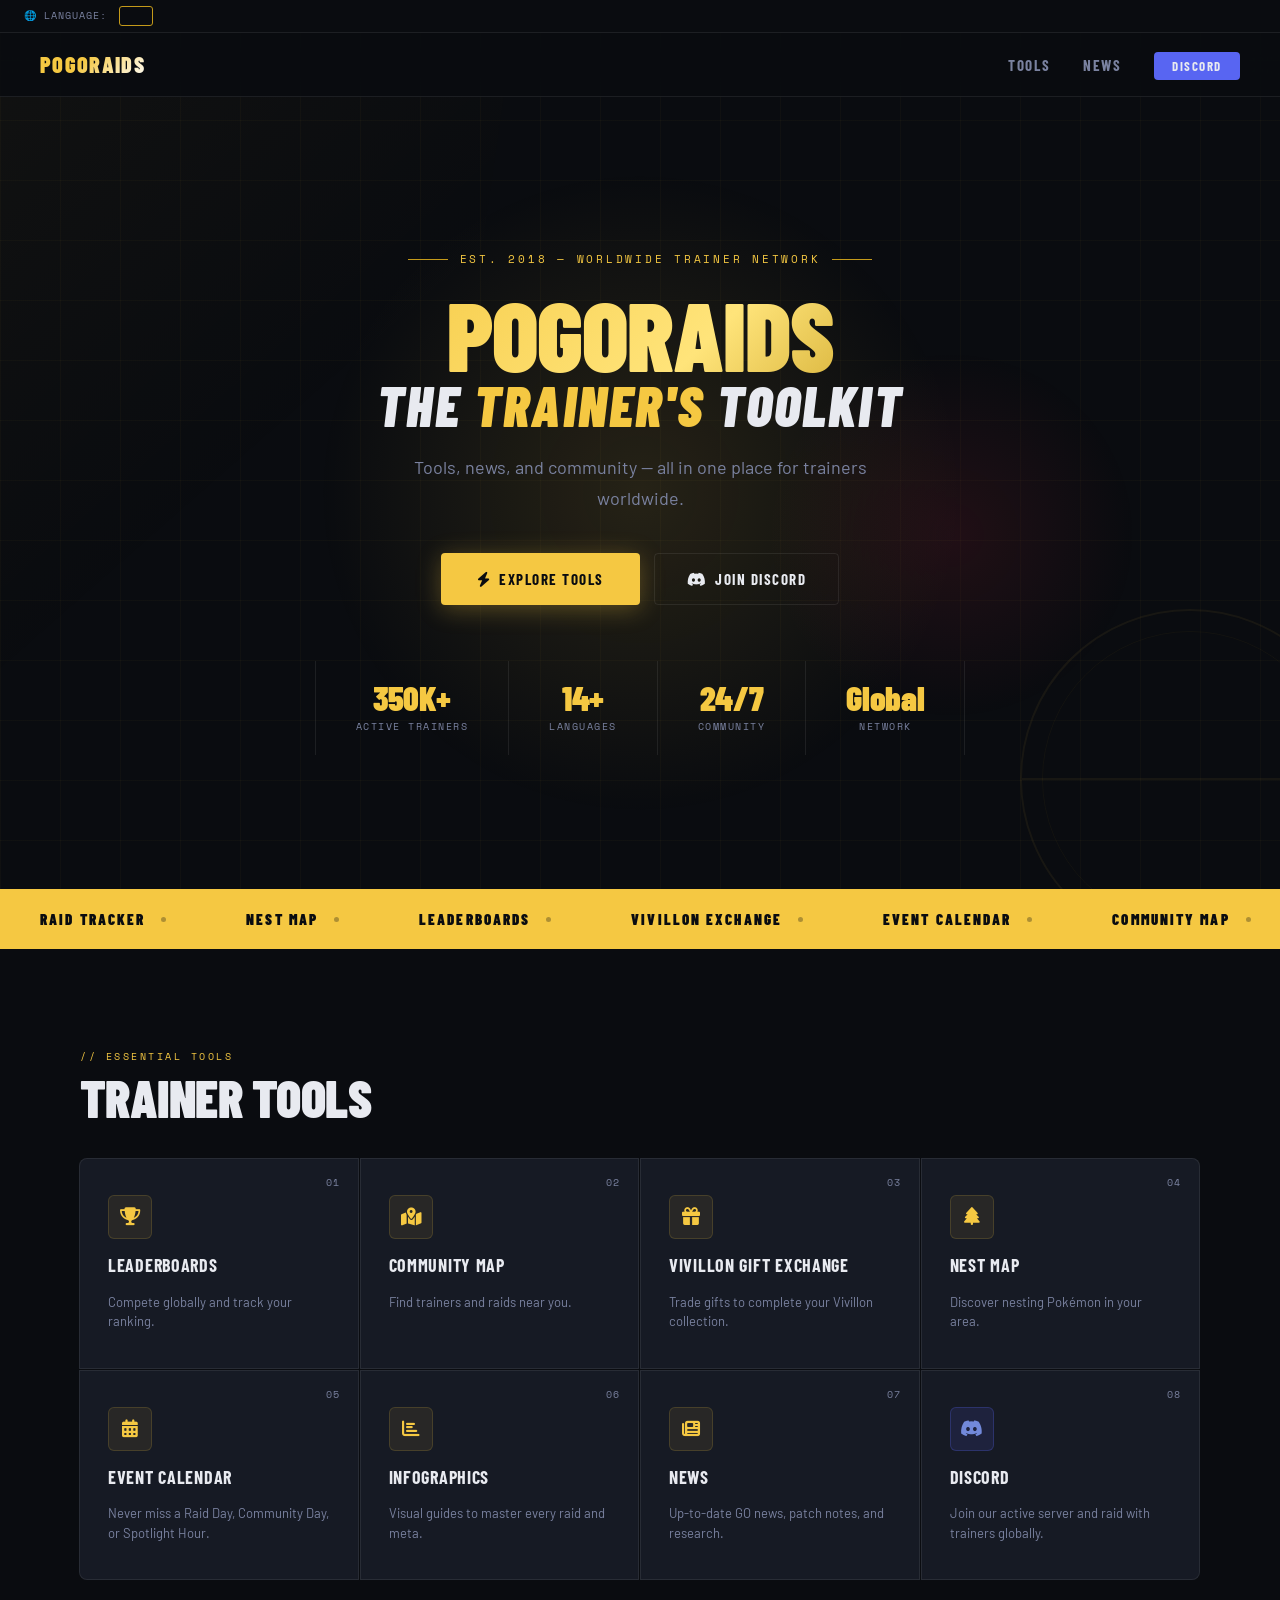
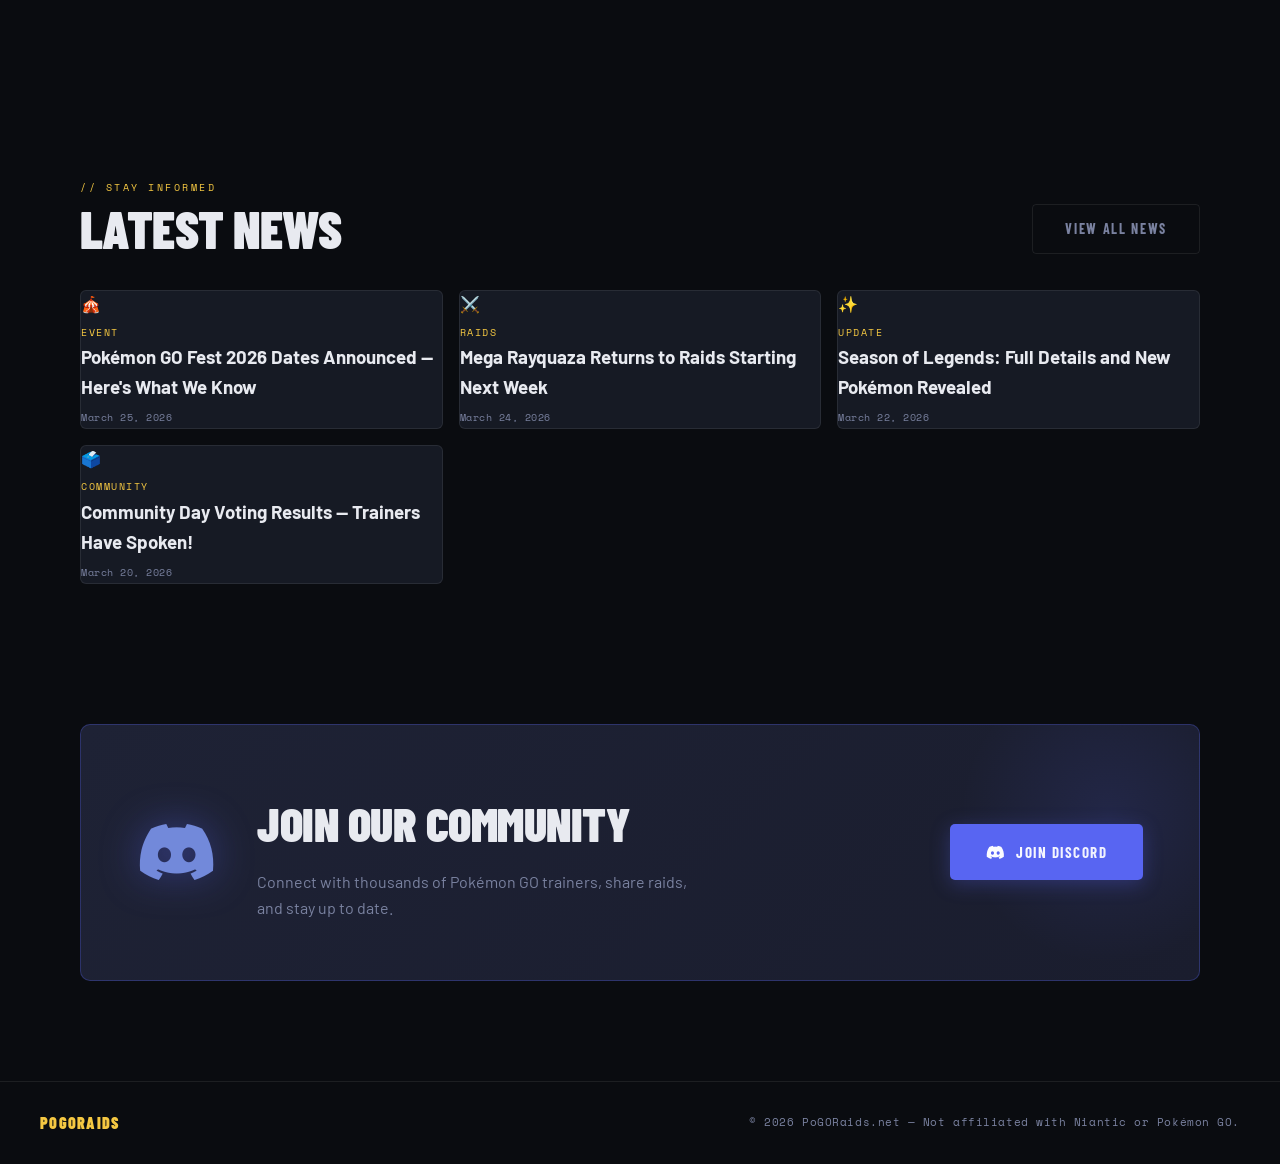
==== index.html @ 5e253214 "Update index.html" ====
<!DOCTYPE html>
<html lang="en">
<head>
  <meta charset="UTF-8" />
  <meta name="viewport" content="width=device-width, initial-scale=1.0" />
  <title>PoGORaids — The Trainer's Toolkit</title>
  <link rel="preconnect" href="https://fonts.googleapis.com" />
  <link href="https://fonts.googleapis.com/css2?family=Barlow+Condensed:ital,wght@0,400;0,600;0,700;0,900;1,700&family=Barlow:wght@400;500;600&family=Space+Mono:wght@400;700&display=swap" rel="stylesheet" />
  <link rel="stylesheet" href="https://cdnjs.cloudflare.com/ajax/libs/font-awesome/6.5.0/css/all.min.css" />
  <link rel="stylesheet" href="https://cdn.jsdelivr.net/gh/lipis/flag-icons@7.2.3/css/flag-icons.min.css" />
  <style>
    /* ═══════════════════════════════════════════════
       RESET & BASE
    ═══════════════════════════════════════════════ */
    *, *::before, *::after { box-sizing: border-box; margin: 0; padding: 0; }

    :root {
      --ink:       #0a0c10;
      --surface:   #0f1117;
      --panel:     #161a24;
      --border:    rgba(255,255,255,0.08);
      --gold:      #f5c842;
      --gold-dim:  #c49a1a;
      --red:       #e8304a;
      --cyan:      #2dd4bf;
      --text:      #e8eaf0;
      --muted:     #7a82a0;
      --font-head: 'Barlow Condensed', sans-serif;
      --font-body: 'Barlow', sans-serif;
      --font-mono: 'Space Mono', monospace;
    }

    html { scroll-behavior: smooth; }

    body {
      background: var(--ink);
      color: var(--text);
      font-family: var(--font-body);
      line-height: 1.6;
      overflow-x: hidden;
    }

    a { text-decoration: none; color: inherit; }

    /* ═══════════════════════════════════════════════
       BACKGROUND GRID + RADIAL GLOW
    ═══════════════════════════════════════════════ */
    body::before {
      content: '';
      position: fixed;
      inset: 0;
      background-image:
        linear-gradient(rgba(245,200,66,0.03) 1px, transparent 1px),
        linear-gradient(90deg, rgba(245,200,66,0.03) 1px, transparent 1px);
      background-size: 60px 60px;
      pointer-events: none;
      z-index: 0;
    }

    /* ═══════════════════════════════════════════════
       LANGUAGE BAR
    ═══════════════════════════════════════════════ */
    .lang-bar {
      position: relative;
      z-index: 100;
      background: var(--ink);
      border-bottom: 1px solid var(--border);
      padding: 6px 24px;
      display: flex;
      align-items: center;
      gap: 8px;
      flex-wrap: wrap;
    }

    .lang-bar span {
      font-family: var(--font-mono);
      font-size: 10px;
      letter-spacing: 0.1em;
      text-transform: uppercase;
      color: var(--muted);
      margin-right: 4px;
    }

    .lang-btn {
      background: none;
      border: 1px solid transparent;
      cursor: pointer;
      padding: 2px 4px;
      border-radius: 3px;
      transition: border-color 0.15s;
      display: flex;
      align-items: center;
    }

    .lang-btn:hover,
    .lang-btn.active {
      border-color: var(--gold-dim);
    }

    .lang-btn .fi {
      width: 20px;
      height: 14px;
      border-radius: 2px;
    }

    /* ═══════════════════════════════════════════════
       NAVBAR
    ═══════════════════════════════════════════════ */
    .navbar {
      position: sticky;
      top: 0;
      z-index: 99;
      background: rgba(10,12,16,0.92);
      backdrop-filter: blur(16px);
      border-bottom: 1px solid var(--border);
      padding: 0 40px;
      height: 64px;
      display: flex;
      align-items: center;
      justify-content: space-between;
    }

    .nav-logo {
      display: flex;
      align-items: center;
      gap: 10px;
    }

    .nav-logo-img {
      width: 34px;
      height: 34px;
      object-fit: contain;
      filter: drop-shadow(0 0 8px rgba(245,200,66,0.5));
    }

    .nav-title {
      font-family: var(--font-head);
      font-weight: 900;
      font-size: 22px;
      letter-spacing: 0.06em;
      text-transform: uppercase;
      background: linear-gradient(135deg, var(--gold) 40%, #fff 100%);
      -webkit-background-clip: text;
      -webkit-text-fill-color: transparent;
      background-clip: text;
    }

    .nav-links {
      list-style: none;
      display: flex;
      gap: 32px;
      align-items: center;
    }

    .nav-links a {
      font-family: var(--font-head);
      font-weight: 700;
      font-size: 15px;
      letter-spacing: 0.12em;
      text-transform: uppercase;
      color: var(--muted);
      transition: color 0.2s;
      position: relative;
    }

    .nav-links a::after {
      content: '';
      position: absolute;
      bottom: -4px;
      left: 0;
      width: 0;
      height: 2px;
      background: var(--gold);
      transition: width 0.25s;
    }

    .nav-links a:hover { color: var(--gold); }
    .nav-links a:hover::after { width: 100%; }

    .nav-discord {
      color: var(--text) !important;
      background: #5865F2;
      padding: 6px 18px;
      border-radius: 4px;
      font-size: 13px !important;
      transition: background 0.2s !important;
    }

    .nav-discord:hover { background: #4752c4 !important; }
    .nav-discord::after { display: none !important; }

    /* ═══════════════════════════════════════════════
       HERO
    ═══════════════════════════════════════════════ */
    .hero {
      position: relative;
      z-index: 1;
      min-height: 88vh;
      display: flex;
      align-items: center;
      justify-content: center;
      overflow: hidden;
      padding: 80px 24px 60px;
    }

    /* Animated radial glow orbs */
    .hero::before {
      content: '';
      position: absolute;
      width: 700px;
      height: 700px;
      top: 50%;
      left: 50%;
      transform: translate(-50%, -50%);
      background: radial-gradient(ellipse, rgba(245,200,66,0.12) 0%, transparent 65%);
      animation: pulse-orb 5s ease-in-out infinite;
      pointer-events: none;
    }

    .hero::after {
      content: '';
      position: absolute;
      width: 400px;
      height: 400px;
      top: 30%;
      right: 10%;
      background: radial-gradient(ellipse, rgba(232,48,74,0.10) 0%, transparent 65%);
      animation: pulse-orb 7s ease-in-out infinite reverse;
      pointer-events: none;
    }

    @keyframes pulse-orb {
      0%, 100% { transform: translate(-50%, -50%) scale(1); opacity: 1; }
      50%       { transform: translate(-50%, -50%) scale(1.15); opacity: 0.7; }
    }

    /* Diagonal accent stripe */
    .hero-stripe {
      position: absolute;
      top: 0; bottom: 0;
      left: -20%;
      width: 55%;
      background: linear-gradient(135deg, rgba(245,200,66,0.04) 0%, transparent 60%);
      transform: skewX(-8deg);
      pointer-events: none;
    }

    .hero-content {
      position: relative;
      z-index: 2;
      text-align: center;
      max-width: 900px;
    }

    .hero-eyebrow {
      font-family: var(--font-mono);
      font-size: 11px;
      letter-spacing: 0.25em;
      text-transform: uppercase;
      color: var(--gold);
      margin-bottom: 20px;
      display: flex;
      align-items: center;
      justify-content: center;
      gap: 12px;
      opacity: 0;
      animation: fade-up 0.6s 0.2s forwards;
    }

    .hero-eyebrow::before,
    .hero-eyebrow::after {
      content: '';
      width: 40px;
      height: 1px;
      background: var(--gold-dim);
    }

    .hero-logo {
      width: 110px;
      height: 110px;
      object-fit: contain;
      margin-bottom: 28px;
      filter: drop-shadow(0 0 30px rgba(245,200,66,0.55));
      animation: logo-float 4s ease-in-out infinite, fade-up 0.8s 0.1s both;
    }

    @keyframes logo-float {
      0%, 100% { transform: translateY(0); }
      50%       { transform: translateY(-12px); }
    }

    .hero-title {
      font-family: var(--font-head);
      font-weight: 900;
      font-size: clamp(52px, 9vw, 96px);
      line-height: 0.95;
      letter-spacing: -0.01em;
      text-transform: uppercase;
      margin-bottom: 10px;
      opacity: 0;
      animation: fade-up 0.8s 0.35s forwards;
    }

    .hero-title .line1 {
      display: block;
      background: linear-gradient(135deg, var(--gold) 0%, #ffe47a 60%, var(--gold-dim) 100%);
      -webkit-background-clip: text;
      -webkit-text-fill-color: transparent;
      background-clip: text;
    }

    .hero-title .line2 {
      display: block;
      font-style: italic;
      color: var(--text);
      font-size: 0.58em;
      letter-spacing: 0.04em;
      -webkit-text-fill-color: var(--text);
    }

    .hero-title .highlight {
      color: var(--gold);
      -webkit-text-fill-color: var(--gold);
    }

    .hero-sub {
      font-size: 18px;
      color: var(--muted);
      max-width: 520px;
      margin: 20px auto 40px;
      line-height: 1.7;
      opacity: 0;
      animation: fade-up 0.8s 0.55s forwards;
    }

    .hero-cta {
      display: flex;
      gap: 14px;
      justify-content: center;
      flex-wrap: wrap;
      opacity: 0;
      animation: fade-up 0.8s 0.7s forwards;
    }

    .btn-primary {
      background: var(--gold);
      color: var(--ink);
      font-family: var(--font-head);
      font-weight: 700;
      font-size: 15px;
      letter-spacing: 0.1em;
      text-transform: uppercase;
      padding: 14px 36px;
      border-radius: 4px;
      display: inline-flex;
      align-items: center;
      gap: 8px;
      transition: background 0.2s, transform 0.15s, box-shadow 0.2s;
      box-shadow: 0 4px 24px rgba(245,200,66,0.3);
    }

    .btn-primary:hover {
      background: #ffe47a;
      transform: translateY(-2px);
      box-shadow: 0 8px 32px rgba(245,200,66,0.45);
    }

    .btn-secondary {
      background: transparent;
      color: var(--text);
      font-family: var(--font-head);
      font-weight: 700;
      font-size: 15px;
      letter-spacing: 0.1em;
      text-transform: uppercase;
      padding: 13px 32px;
      border-radius: 4px;
      border: 1px solid var(--border);
      display: inline-flex;
      align-items: center;
      gap: 8px;
      transition: border-color 0.2s, color 0.2s, transform 0.15s;
    }

    .btn-secondary:hover {
      border-color: var(--gold-dim);
      color: var(--gold);
      transform: translateY(-2px);
    }

    /* Pokéball decorative element */
    .hero-ball {
      position: absolute;
      bottom: -60px;
      right: -80px;
      width: 340px;
      height: 340px;
      border-radius: 50%;
      border: 2px solid rgba(245,200,66,0.06);
      pointer-events: none;
      z-index: 0;
    }

    .hero-ball::before {
      content: '';
      position: absolute;
      inset: 20px;
      border-radius: 50%;
      border: 1px solid rgba(245,200,66,0.04);
    }

    .hero-ball::after {
      content: '';
      position: absolute;
      top: 50%;
      left: 0; right: 0;
      height: 2px;
      background: rgba(245,200,66,0.06);
      transform: translateY(-50%);
    }

    /* Stats ticker */
    .hero-stats {
      display: flex;
      justify-content: center;
      gap: 0;
      margin-top: 56px;
      opacity: 0;
      animation: fade-up 0.8s 0.9s forwards;
    }

    .stat-item {
      padding: 20px 40px;
      border-left: 1px solid var(--border);
      text-align: center;
    }

    .stat-item:last-child { border-right: 1px solid var(--border); }

    .stat-num {
      font-family: var(--font-head);
      font-weight: 900;
      font-size: 34px;
      color: var(--gold);
      letter-spacing: -0.01em;
      line-height: 1;
    }

    .stat-label {
      font-family: var(--font-mono);
      font-size: 10px;
      letter-spacing: 0.15em;
      text-transform: uppercase;
      color: var(--muted);
      margin-top: 4px;
    }

    @keyframes fade-up {
      from { opacity: 0; transform: translateY(24px); }
      to   { opacity: 1; transform: translateY(0); }
    }

    /* ═══════════════════════════════════════════════
       SECTION COMMONS
    ═══════════════════════════════════════════════ */
    .section-header {
      display: flex;
      align-items: flex-end;
      justify-content: space-between;
      margin-bottom: 36px;
    }

    .section-label {
      font-family: var(--font-mono);
      font-size: 10px;
      letter-spacing: 0.25em;
      text-transform: uppercase;
      color: var(--gold);
      margin-bottom: 6px;
    }

    .section-title {
      font-family: var(--font-head);
      font-weight: 900;
      font-size: clamp(36px, 5vw, 52px);
      text-transform: uppercase;
      letter-spacing: -0.01em;
      line-height: 1;
    }

    /* ═══════════════════════════════════════════════
       TOOLS SECTION
    ═══════════════════════════════════════════════ */
    .tools-section {
      position: relative;
      z-index: 1;
      padding: 100px 40px;
      max-width: 1200px;
      margin: 0 auto;
    }

    .tools-grid {
      display: grid;
      grid-template-columns: repeat(4, 1fr);
      gap: 2px;
    }

    .tool-card {
      position: relative;
      background: var(--panel);
      border: 1px solid var(--border);
      padding: 36px 28px;
      display: flex;
      flex-direction: column;
      align-items: flex-start;
      gap: 16px;
      cursor: pointer;
      overflow: hidden;
      transition: border-color 0.2s, transform 0.2s;
      margin: -1px 0 0 -1px;
    }

    /* First column items get left border radius */
    .tool-card:nth-child(1) { border-radius: 8px 0 0 0; }
    .tool-card:nth-child(4) { border-radius: 0 8px 0 0; }
    .tool-card:nth-child(5) { border-radius: 0; }
    .tool-card:nth-last-child(4) { border-radius: 0 0 0 8px; }
    .tool-card:last-child { border-radius: 0 0 8px 0; }

    .tool-card::before {
      content: '';
      position: absolute;
      inset: 0;
      background: linear-gradient(135deg, rgba(245,200,66,0.06) 0%, transparent 60%);
      opacity: 0;
      transition: opacity 0.3s;
    }

    .tool-card::after {
      content: '';
      position: absolute;
      bottom: 0;
      left: 0;
      width: 100%;
      height: 2px;
      background: var(--gold);
      transform: scaleX(0);
      transform-origin: left;
      transition: transform 0.3s;
    }

    .tool-card:hover {
      border-color: rgba(245,200,66,0.25);
      transform: translateY(-3px);
      z-index: 2;
    }

    .tool-card:hover::before { opacity: 1; }
    .tool-card:hover::after { transform: scaleX(1); }

    .tool-number {
      font-family: var(--font-mono);
      font-size: 10px;
      color: var(--muted);
      letter-spacing: 0.1em;
      position: absolute;
      top: 16px;
      right: 18px;
    }

    .tool-icon {
      width: 44px;
      height: 44px;
      background: rgba(245,200,66,0.08);
      border: 1px solid rgba(245,200,66,0.15);
      border-radius: 6px;
      display: flex;
      align-items: center;
      justify-content: center;
      font-size: 18px;
      color: var(--gold);
      transition: background 0.2s, transform 0.2s;
      flex-shrink: 0;
    }

    .tool-card:hover .tool-icon {
      background: rgba(245,200,66,0.15);
      transform: scale(1.08);
    }

    .discord-card .tool-icon {
      background: rgba(88,101,242,0.12);
      border-color: rgba(88,101,242,0.25);
      color: #7289da;
    }

    .discord-card:hover .tool-icon {
      background: rgba(88,101,242,0.2);
    }

    .discord-card::after { background: #5865F2; }

    .tool-name {
      font-family: var(--font-head);
      font-weight: 700;
      font-size: 18px;
      letter-spacing: 0.04em;
      text-transform: uppercase;
      color: var(--text);
      line-height: 1.2;
    }

    .tool-desc {
      font-size: 13px;
      color: var(--muted);
      line-height: 1.5;
    }

    .tool-arrow {
      position: absolute;
      bottom: 20px;
      right: 20px;
      color: var(--muted);
      font-size: 12px;
      transition: color 0.2s, transform 0.2s;
      opacity: 0;
    }

    .tool-card:hover .tool-arrow {
      opacity: 1;
      color: var(--gold);
      transform: translateX(3px);
    }

    /* ═══════════════════════════════════════════════
       BANNER STRIP
    ═══════════════════════════════════════════════ */
    .banner-strip {
      position: relative;
      z-index: 1;
      background: var(--gold);
      overflow: hidden;
      padding: 18px 0;
    }

    .banner-track {
      display: flex;
      gap: 0;
      width: max-content;
      animation: ticker 25s linear infinite;
    }

    .banner-item {
      font-family: var(--font-head);
      font-weight: 900;
      font-size: 15px;
      letter-spacing: 0.14em;
      text-transform: uppercase;
      color: var(--ink);
      padding: 0 40px;
      white-space: nowrap;
      display: flex;
      align-items: center;
      gap: 16px;
    }

    .banner-item .dot {
      width: 5px;
      height: 5px;
      background: rgba(10,12,16,0.3);
      border-radius: 50%;
    }

    @keyframes ticker {
      from { transform: translateX(0); }
      to   { transform: translateX(-50%); }
    }

    /* ═══════════════════════════════════════════════
       NEWS SECTION
    ═══════════════════════════════════════════════ */
    .news-section {
      position: relative;
      z-index: 1;
      padding: 100px 40px;
      max-width: 1200px;
      margin: 0 auto;
    }

    .news-grid {
      display: grid;
      grid-template-columns: repeat(3, 1fr);
      gap: 16px;
    }

    /* Placeholder news cards for demo */
    .news-card {
      background: var(--panel);
      border: 1px solid var(--border);
      border-radius: 6px;
      overflow: hidden;
      transition: border-color 0.2s, transform 0.2s;
      cursor: pointer;
    }

    .news-card:hover {
      border-color: rgba(245,200,66,0.3);
      transform: translateY(-4px);
    }

    .news-thumb {
      width: 100%;
      height: 160px;
      background: linear-gradient(135deg, #1a1f2e 0%, #12161f 100%);
      display: flex;
      align-items: center;
      justify-content: center;
      font-size: 40px;
      position: relative;
      overflow: hidden;
    }

    .news-thumb::after {
      content: '';
      position: absolute;
      inset: 0;
      background: linear-gradient(to bottom, transparent 40%, var(--panel) 100%);
    }

    .news-body {
      padding: 20px;
    }

    .news-tag {
      font-family: var(--font-mono);
      font-size: 10px;
      letter-spacing: 0.15em;
      text-transform: uppercase;
      color: var(--gold);
      margin-bottom: 8px;
    }

    .news-title-text {
      font-family: var(--font-head);
      font-weight: 700;
      font-size: 18px;
      text-transform: uppercase;
      line-height: 1.2;
      margin-bottom: 10px;
      color: var(--text);
    }

    .news-excerpt {
      font-size: 13px;
      color: var(--muted);
      line-height: 1.6;
    }

    .news-meta {
      display: flex;
      justify-content: space-between;
      align-items: center;
      margin-top: 16px;
      padding-top: 14px;
      border-top: 1px solid var(--border);
    }

    .news-date {
      font-family: var(--font-mono);
      font-size: 10px;
      color: var(--muted);
      letter-spacing: 0.05em;
    }

    .news-read {
      font-family: var(--font-head);
      font-size: 12px;
      font-weight: 700;
      letter-spacing: 0.1em;
      text-transform: uppercase;
      color: var(--gold-dim);
      transition: color 0.2s;
    }

    .news-card:hover .news-read { color: var(--gold); }

    .news-more {
      margin-top: 36px;
      text-align: center;
    }

    .btn-outline {
      display: inline-flex;
      align-items: center;
      gap: 8px;
      font-family: var(--font-head);
      font-weight: 700;
      font-size: 14px;
      letter-spacing: 0.12em;
      text-transform: uppercase;
      color: var(--muted);
      border: 1px solid var(--border);
      padding: 13px 32px;
      border-radius: 4px;
      transition: color 0.2s, border-color 0.2s;
    }

    .btn-outline:hover {
      color: var(--gold);
      border-color: var(--gold-dim);
    }

    /* ═══════════════════════════════════════════════
       DISCORD SECTION
    ═══════════════════════════════════════════════ */
    .discord-section {
      position: relative;
      z-index: 1;
      padding: 40px 40px 100px;
      max-width: 1200px;
      margin: 0 auto;
    }

    .discord-inner {
      background: linear-gradient(135deg, #1e2235 0%, #1a1d2e 100%);
      border: 1px solid rgba(88,101,242,0.3);
      border-radius: 10px;
      padding: 60px 56px;
      display: flex;
      align-items: center;
      gap: 40px;
      position: relative;
      overflow: hidden;
    }

    .discord-inner::before {
      content: '';
      position: absolute;
      top: -60px;
      right: -60px;
      width: 300px;
      height: 300px;
      background: radial-gradient(ellipse, rgba(88,101,242,0.12) 0%, transparent 70%);
      pointer-events: none;
    }

    .discord-big-icon {
      font-size: 64px;
      color: #7289da;
      flex-shrink: 0;
      filter: drop-shadow(0 0 20px rgba(88,101,242,0.4));
    }

    .discord-text h2 {
      font-family: var(--font-head);
      font-weight: 900;
      font-size: clamp(32px, 4vw, 48px);
      text-transform: uppercase;
      letter-spacing: -0.01em;
      margin-bottom: 8px;
    }

    .discord-text p {
      font-size: 16px;
      color: var(--muted);
      max-width: 440px;
    }

    .btn-discord {
      margin-left: auto;
      flex-shrink: 0;
      background: #5865F2;
      color: #fff;
      font-family: var(--font-head);
      font-weight: 700;
      font-size: 15px;
      letter-spacing: 0.1em;
      text-transform: uppercase;
      padding: 16px 36px;
      border-radius: 5px;
      display: inline-flex;
      align-items: center;
      gap: 10px;
      transition: background 0.2s, transform 0.15s, box-shadow 0.2s;
      box-shadow: 0 4px 20px rgba(88,101,242,0.3);
    }

    .btn-discord:hover {
      background: #4752c4;
      transform: translateY(-2px);
      box-shadow: 0 8px 30px rgba(88,101,242,0.5);
    }

    /* ═══════════════════════════════════════════════
       FOOTER
    ═══════════════════════════════════════════════ */
    .footer {
      position: relative;
      z-index: 1;
      border-top: 1px solid var(--border);
      padding: 28px 40px;
      display: flex;
      align-items: center;
      justify-content: space-between;
    }

    .footer-left {
      display: flex;
      align-items: center;
      gap: 12px;
    }

    .footer-logo-text {
      font-family: var(--font-head);
      font-weight: 900;
      font-size: 16px;
      letter-spacing: 0.08em;
      text-transform: uppercase;
      color: var(--gold);
    }

    .footer p {
      font-family: var(--font-mono);
      font-size: 11px;
      color: var(--muted);
      letter-spacing: 0.05em;
    }

    /* ═══════════════════════════════════════════════
       SCROLLBAR
    ═══════════════════════════════════════════════ */
    ::-webkit-scrollbar { width: 6px; }
    ::-webkit-scrollbar-track { background: var(--ink); }
    ::-webkit-scrollbar-thumb { background: var(--border); border-radius: 3px; }
    ::-webkit-scrollbar-thumb:hover { background: var(--gold-dim); }

    /* ═══════════════════════════════════════════════
       RESPONSIVE
    ═══════════════════════════════════════════════ */
    @media (max-width: 1024px) {
      .tools-grid { grid-template-columns: repeat(2, 1fr); }
      .tool-card:nth-child(1) { border-radius: 8px 0 0 0; }
      .tool-card:nth-child(2) { border-radius: 0 8px 0 0; }
      .tool-card:nth-child(n) { border-radius: 0; }
      .tool-card:nth-last-child(2) { border-radius: 0 0 0 8px; }
      .tool-card:last-child { border-radius: 0 0 8px 0; }
      .news-grid { grid-template-columns: 1fr 1fr; }
    }

    @media (max-width: 768px) {
      .navbar { padding: 0 20px; }
      .nav-links { gap: 16px; }
      .hero { min-height: auto; padding: 60px 20px 50px; }
      .tools-section, .news-section, .discord-section { padding-left: 20px; padding-right: 20px; }
      .tools-grid { grid-template-columns: 1fr; }
      .news-grid { grid-template-columns: 1fr; }
      .hero-stats { gap: 0; flex-wrap: wrap; }
      .stat-item { flex: 1 1 40%; }
      .discord-inner { flex-direction: column; padding: 40px 28px; }
      .btn-discord { margin-left: 0; }
      .footer { flex-direction: column; gap: 10px; text-align: center; }
    }
  </style>
</head>
<body>

  <!-- LANGUAGE BAR -->
  <div class="lang-bar">
    <span>🌐 Language:</span>
    <button class="lang-btn active" data-lang="en"><span class="fi fi-us"></span></button>
    <button class="lang-btn" data-lang="es"><span class="fi fi-es"></span></button>
    <button class="lang-btn" data-lang="pt"><span class="fi fi-pt"></span></button>
    <button class="lang-btn" data-lang="nl"><span class="fi fi-nl"></span></button>
    <button class="lang-btn" data-lang="de"><span class="fi fi-de"></span></button>
    <button class="lang-btn" data-lang="fr"><span class="fi fi-fr"></span></button>
    <button class="lang-btn" data-lang="sv"><span class="fi fi-se"></span></button>
    <button class="lang-btn" data-lang="ja"><span class="fi fi-jp"></span></button>
    <button class="lang-btn" data-lang="pl"><span class="fi fi-pl"></span></button>
    <button class="lang-btn" data-lang="no"><span class="fi fi-no"></span></button>
    <button class="lang-btn" data-lang="fi"><span class="fi fi-fi"></span></button>
    <button class="lang-btn" data-lang="da"><span class="fi fi-dk"></span></button>
    <button class="lang-btn" data-lang="hi"><span class="fi fi-in"></span></button>
    <button class="lang-btn" data-lang="tr"><span class="fi fi-tr"></span></button>
  </div>

  <!-- NAVBAR -->
  <nav class="navbar">
    <div class="nav-logo">
      <img src="assets/logo.png" alt="PoGORaids Logo" class="nav-logo-img" onerror="this.style.display='none'" />
      <span class="nav-title">PoGORaids</span>
    </div>
    <ul class="nav-links">
      <li><a href="#tools" data-i18n="nav_tools">Tools</a></li>
      <li><a href="#news" data-i18n="nav_news">News</a></li>
      <li><a href="#discord" class="nav-discord" data-i18n="nav_discord">Discord</a></li>
    </ul>
  </nav>

  <!-- HERO -->
  <header class="hero">
    <div class="hero-stripe"></div>
    <div class="hero-ball"></div>

    <div class="hero-content">
      <div class="hero-eyebrow">Est. 2018 — Worldwide Trainer Network</div>

      <img src="assets/logo.png" alt="PoGORaids" class="hero-logo" onerror="this.style.display='none'" />

      <h1 class="hero-title">
        <span class="line1">PogoRaids</span>
        <span class="line2">The <span class="highlight">Trainer's</span> Toolkit</span>
      </h1>

      <p class="hero-sub" data-i18n="hero_sub">
        Tools, news, and community — all in one place for trainers worldwide. Raid smarter. Catch more. Win.
      </p>

      <div class="hero-cta">
        <a href="#tools" class="btn-primary"><i class="fa-solid fa-bolt"></i> Explore Tools</a>
        <a href="https://discord.gg/pogoraids" class="btn-secondary" target="_blank" rel="noopener"><i class="fa-brands fa-discord"></i> Join Discord</a>
      </div>

      <div class="hero-stats">
        <div class="stat-item">
          <div class="stat-num">350K+</div>
          <div class="stat-label">Active Trainers</div>
        </div>
        <div class="stat-item">
          <div class="stat-num">14+</div>
          <div class="stat-label">Languages</div>
        </div>
        <div class="stat-item">
          <div class="stat-num">24/7</div>
          <div class="stat-label">Community</div>
        </div>
        <div class="stat-item">
          <div class="stat-num">Global</div>
          <div class="stat-label">Network</div>
        </div>
      </div>
    </div>
  </header>

  <!-- TICKER BANNER -->
  <div class="banner-strip" aria-hidden="true">
    <div class="banner-track">
      <span class="banner-item">Raid Tracker<span class="dot"></span></span>
      <span class="banner-item">Nest Map<span class="dot"></span></span>
      <span class="banner-item">Leaderboards<span class="dot"></span></span>
      <span class="banner-item">Vivillon Exchange<span class="dot"></span></span>
      <span class="banner-item">Event Calendar<span class="dot"></span></span>
      <span class="banner-item">Community Map<span class="dot"></span></span>
      <span class="banner-item">Infographics<span class="dot"></span></span>
      <span class="banner-item">Breaking News<span class="dot"></span></span>
      <span class="banner-item">Raid Tracker<span class="dot"></span></span>
      <span class="banner-item">Nest Map<span class="dot"></span></span>
      <span class="banner-item">Leaderboards<span class="dot"></span></span>
      <span class="banner-item">Vivillon Exchange<span class="dot"></span></span>
      <span class="banner-item">Event Calendar<span class="dot"></span></span>
      <span class="banner-item">Community Map<span class="dot"></span></span>
      <span class="banner-item">Infographics<span class="dot"></span></span>
      <span class="banner-item">Breaking News<span class="dot"></span></span>
    </div>
  </div>

  <!-- TOOLS -->
  <section class="tools-section" id="tools">
    <div class="section-header">
      <div>
        <div class="section-label">// Essential Tools</div>
        <h2 class="section-title">Trainer Tools</h2>
      </div>
    </div>

    <div class="tools-grid">

      <a href="/leaderboards" class="tool-card">
        <span class="tool-number">01</span>
        <div class="tool-icon"><i class="fa-solid fa-trophy"></i></div>
        <span class="tool-name" data-i18n="tool_leaderboards">Leaderboards</span>
        <span class="tool-desc">Compete globally and track your ranking.</span>
        <i class="fa-solid fa-arrow-right tool-arrow"></i>
      </a>

      <a href="/community-map" class="tool-card">
        <span class="tool-number">02</span>
        <div class="tool-icon"><i class="fa-solid fa-map-location-dot"></i></div>
        <span class="tool-name" data-i18n="tool_community_map">Community Map</span>
        <span class="tool-desc">Find trainers and raids near you.</span>
        <i class="fa-solid fa-arrow-right tool-arrow"></i>
      </a>

      <a href="/vivillon" class="tool-card">
        <span class="tool-number">03</span>
        <div class="tool-icon"><i class="fa-solid fa-gift"></i></div>
        <span class="tool-name" data-i18n="tool_vivillon">Vivillon Exchange</span>
        <span class="tool-desc">Trade gifts to complete your Vivillon collection.</span>
        <i class="fa-solid fa-arrow-right tool-arrow"></i>
      </a>

      <a href="nest-map.html" class="tool-card">
        <span class="tool-number">04</span>
        <div class="tool-icon"><i class="fa-solid fa-tree"></i></div>
        <span class="tool-name" data-i18n="tool_nest_map">Nest Map</span>
        <span class="tool-desc">Discover nesting Pokémon in your area.</span>
        <i class="fa-solid fa-arrow-right tool-arrow"></i>
      </a>

      <a href="/events" class="tool-card">
        <span class="tool-number">05</span>
        <div class="tool-icon"><i class="fa-solid fa-calendar-days"></i></div>
        <span class="tool-name" data-i18n="tool_events">Event Calendar</span>
        <span class="tool-desc">Never miss a Raid Day, Community Day, or Spotlight Hour.</span>
        <i class="fa-solid fa-arrow-right tool-arrow"></i>
      </a>

      <a href="/infographics" class="tool-card">
        <span class="tool-number">06</span>
        <div class="tool-icon"><i class="fa-solid fa-chart-bar"></i></div>
        <span class="tool-name" data-i18n="tool_infographics">Infographics</span>
        <span class="tool-desc">Visual guides to master every raid and meta.</span>
        <i class="fa-solid fa-arrow-right tool-arrow"></i>
      </a>

      <a href="/news" class="tool-card">
        <span class="tool-number">07</span>
        <div class="tool-icon"><i class="fa-solid fa-newspaper"></i></div>
        <span class="tool-name" data-i18n="tool_news">News</span>
        <span class="tool-desc">Up-to-date GO news, patch notes, and research.</span>
        <i class="fa-solid fa-arrow-right tool-arrow"></i>
      </a>

      <a href="https://discord.gg/pogoraids" class="tool-card discord-card" target="_blank" rel="noopener">
        <span class="tool-number">08</span>
        <div class="tool-icon"><i class="fa-brands fa-discord"></i></div>
        <span class="tool-name" data-i18n="tool_discord">Discord</span>
        <span class="tool-desc">Join our active server and raid with trainers globally.</span>
        <i class="fa-solid fa-arrow-right tool-arrow"></i>
      </a>

    </div>
  </section>

  <!-- NEWS -->
  <section class="news-section" id="news">
    <div class="section-header">
      <div>
        <div class="section-label">// Stay Informed</div>
        <h2 class="section-title" data-i18n="news_title">Latest News</h2>
      </div>
      <a href="/news" class="btn-outline" data-i18n="news_more">All News <i class="fa-solid fa-arrow-right"></i></a>
    </div>

    <!-- Static demo cards — replaced by news.js at runtime -->
    <div class="news-grid" id="news-grid">
      <div class="news-card">
        <div class="news-thumb">⚡</div>
        <div class="news-body">
          <div class="news-tag">Event</div>
          <div class="news-title-text">Raid Weekend Returns with Legendary Lineup</div>
          <div class="news-excerpt">The biggest raid weekend of the season is here. New legendary encounters, boosted shiny rates, and more.</div>
          <div class="news-meta">
            <span class="news-date">Mar 26, 2026</span>
            <span class="news-read">Read →</span>
          </div>
        </div>
      </div>
      <div class="news-card">
        <div class="news-thumb">🌸</div>
        <div class="news-body">
          <div class="news-tag">Season</div>
          <div class="news-title-text">Season of Blossoms — Full Feature Breakdown</div>
          <div class="news-excerpt">Everything new in the latest GO season: spawns, bonuses, featured Pokémon, and GO Battle League.</div>
          <div class="news-meta">
            <span class="news-date">Mar 22, 2026</span>
            <span class="news-read">Read →</span>
          </div>
        </div>
      </div>
      <div class="news-card">
        <div class="news-thumb">🏆</div>
        <div class="news-body">
          <div class="news-tag">Update</div>
          <div class="news-title-text">PvP Meta Shifts After Balance Update</div>
          <div class="news-excerpt">Major move rebalances shake up GO Battle League. We break down what changed and who benefits.</div>
          <div class="news-meta">
            <span class="news-date">Mar 18, 2026</span>
            <span class="news-read">Read →</span>
          </div>
        </div>
      </div>
    </div>
  </section>

  <!-- DISCORD -->
  <section class="discord-section" id="discord">
    <div class="discord-inner">
      <i class="fa-brands fa-discord discord-big-icon"></i>
      <div class="discord-text">
        <h2 data-i18n="discord_title">Join Our Community</h2>
        <p data-i18n="discord_sub">Connect with thousands of Pokémon GO trainers, coordinate raids in real time, and never miss a spawn.</p>
      </div>
      <a href="https://discord.gg/pogoraids" class="btn-discord" target="_blank" rel="noopener">
        <i class="fa-brands fa-discord"></i>
        <span data-i18n="discord_btn">Join Discord</span>
      </a>
    </div>
  </section>

  <!-- FOOTER -->
  <footer class="footer">
    <div class="footer-left">
      <span class="footer-logo-text">PoGORaids</span>
    </div>
    <p data-i18n="footer_text">© 2026 PoGORaids.net — Not affiliated with Niantic or Pokémon GO.</p>
  </footer>

  <!-- Keep existing scripts -->
  <script src="i18n.js"></script>
  <script src="news.js"></script>

  <script>
    // Language switcher active state
    document.querySelectorAll('.lang-btn').forEach(btn => {
      btn.addEventListener('click', () => {
        document.querySelectorAll('.lang-btn').forEach(b => b.classList.remove('active'));
        btn.classList.add('active');
      });
    });

    // Smooth scroll
    document.querySelectorAll('a[href^="#"]').forEach(a => {
      a.addEventListener('click', e => {
        const id = a.getAttribute('href').slice(1);
        const el = document.getElementById(id);
        if (el) { e.preventDefault(); el.scrollIntoView({ behavior: 'smooth', block: 'start' }); }
      });
    });
  </script>
</body>
</html>
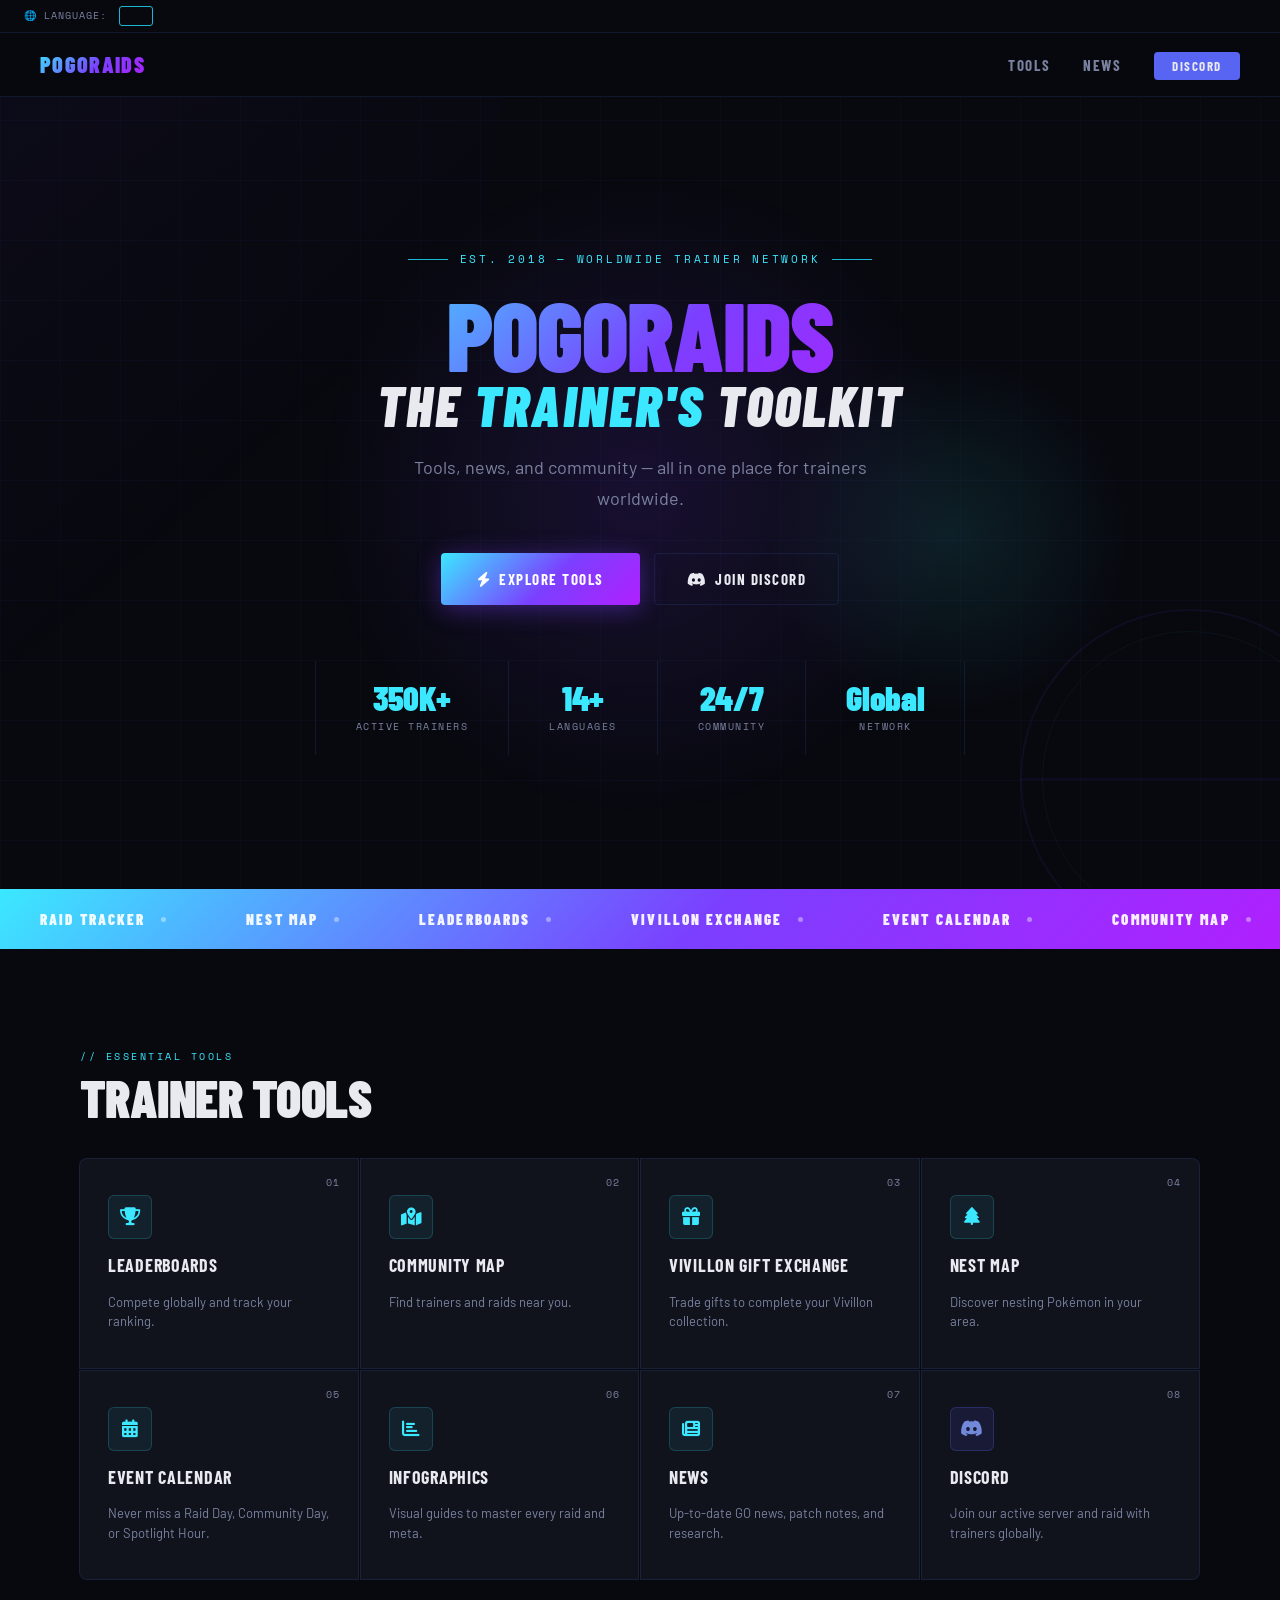
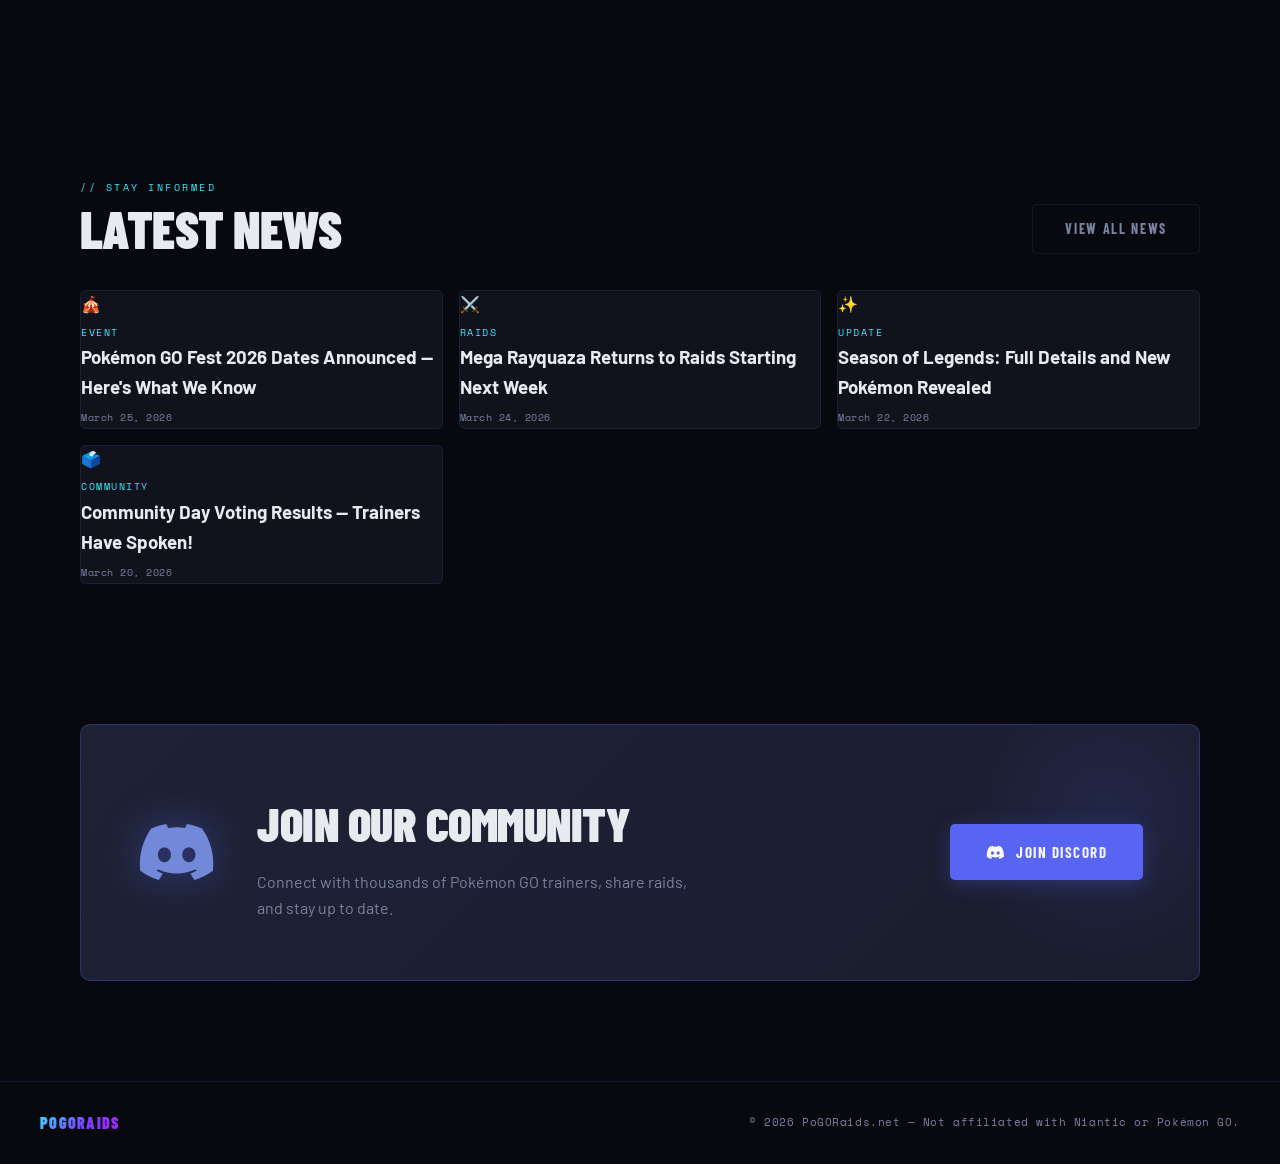
==== commit 4db0650b: "Update index.html" ====
--- a/index.html
+++ b/index.html
@@ -9,25 +9,21 @@
   <link rel="stylesheet" href="https://cdnjs.cloudflare.com/ajax/libs/font-awesome/6.5.0/css/all.min.css" />
   <link rel="stylesheet" href="https://cdn.jsdelivr.net/gh/lipis/flag-icons@7.2.3/css/flag-icons.min.css" />
   <style>
-    /* ═══════════════════════════════════════════════
-       RESET & BASE
-    ═══════════════════════════════════════════════ */
     *, *::before, *::after { box-sizing: border-box; margin: 0; padding: 0; }
 
     :root {
-      --ink:       #0a0c10;
-      --surface:   #0f1117;
-      --panel:     #161a24;
-      --border:    rgba(255,255,255,0.08);
-      --gold:      #f5c842;
-      --gold-dim:  #c49a1a;
-      --red:       #e8304a;
-      --cyan:      #2dd4bf;
-      --text:      #e8eaf0;
-      --muted:     #7a82a0;
-      --font-head: 'Barlow Condensed', sans-serif;
-      --font-body: 'Barlow', sans-serif;
-      --font-mono: 'Space Mono', monospace;
+      --ink:        #08090f;
+      --panel:      #10121c;
+      --border:     rgba(80,140,255,0.12);
+      --cyan:       #3be8ff;
+      --cyan-dim:   #1ab8d4;
+      --purple:     #9b4dff;
+      --logo-grad:  linear-gradient(135deg, #3be8ff 0%, #7b3fff 55%, #b020ff 100%);
+      --text:       #e8eaf0;
+      --muted:      #7a82a0;
+      --font-head:  'Barlow Condensed', sans-serif;
+      --font-body:  'Barlow', sans-serif;
+      --font-mono:  'Space Mono', monospace;
     }
 
     html { scroll-behavior: smooth; }
@@ -42,24 +38,19 @@
 
     a { text-decoration: none; color: inherit; }
 
-    /* ═══════════════════════════════════════════════
-       BACKGROUND GRID + RADIAL GLOW
-    ═══════════════════════════════════════════════ */
     body::before {
       content: '';
       position: fixed;
       inset: 0;
       background-image:
-        linear-gradient(rgba(245,200,66,0.03) 1px, transparent 1px),
-        linear-gradient(90deg, rgba(245,200,66,0.03) 1px, transparent 1px);
+        linear-gradient(rgba(59,128,255,0.04) 1px, transparent 1px),
+        linear-gradient(90deg, rgba(59,128,255,0.04) 1px, transparent 1px);
       background-size: 60px 60px;
       pointer-events: none;
       z-index: 0;
     }
 
-    /* ═══════════════════════════════════════════════
-       LANGUAGE BAR
-    ═══════════════════════════════════════════════ */
+    /* ── LANGUAGE BAR ── */
     .lang-bar {
       position: relative;
       z-index: 100;
@@ -94,7 +85,7 @@
 
     .lang-btn:hover,
     .lang-btn.active {
-      border-color: var(--gold-dim);
+      border-color: var(--cyan-dim);
     }
 
     .lang-btn .fi {
@@ -103,14 +94,12 @@
       border-radius: 2px;
     }
 
-    /* ═══════════════════════════════════════════════
-       NAVBAR
-    ═══════════════════════════════════════════════ */
+    /* ── NAVBAR ── */
     .navbar {
       position: sticky;
       top: 0;
       z-index: 99;
-      background: rgba(10,12,16,0.92);
+      background: rgba(8,9,15,0.92);
       backdrop-filter: blur(16px);
       border-bottom: 1px solid var(--border);
       padding: 0 40px;
@@ -130,7 +119,7 @@
       width: 34px;
       height: 34px;
       object-fit: contain;
-      filter: drop-shadow(0 0 8px rgba(245,200,66,0.5));
+      filter: drop-shadow(0 0 8px rgba(123,63,255,0.6));
     }
 
     .nav-title {
@@ -139,7 +128,7 @@
       font-size: 22px;
       letter-spacing: 0.06em;
       text-transform: uppercase;
-      background: linear-gradient(135deg, var(--gold) 40%, #fff 100%);
+      background: var(--logo-grad);
       -webkit-background-clip: text;
       -webkit-text-fill-color: transparent;
       background-clip: text;
@@ -170,11 +159,11 @@
       left: 0;
       width: 0;
       height: 2px;
-      background: var(--gold);
+      background: var(--cyan);
       transition: width 0.25s;
     }
 
-    .nav-links a:hover { color: var(--gold); }
+    .nav-links a:hover { color: var(--cyan); }
     .nav-links a:hover::after { width: 100%; }
 
     .nav-discord {
@@ -189,9 +178,7 @@
     .nav-discord:hover { background: #4752c4 !important; }
     .nav-discord::after { display: none !important; }
 
-    /* ═══════════════════════════════════════════════
-       HERO
-    ═══════════════════════════════════════════════ */
+    /* ── HERO ── */
     .hero {
       position: relative;
       z-index: 1;
@@ -203,7 +190,6 @@
       padding: 80px 24px 60px;
     }
 
-    /* Animated radial glow orbs */
     .hero::before {
       content: '';
       position: absolute;
@@ -212,7 +198,7 @@
       top: 50%;
       left: 50%;
       transform: translate(-50%, -50%);
-      background: radial-gradient(ellipse, rgba(245,200,66,0.12) 0%, transparent 65%);
+      background: radial-gradient(ellipse, rgba(123,63,255,0.14) 0%, transparent 65%);
       animation: pulse-orb 5s ease-in-out infinite;
       pointer-events: none;
     }
@@ -224,7 +210,7 @@
       height: 400px;
       top: 30%;
       right: 10%;
-      background: radial-gradient(ellipse, rgba(232,48,74,0.10) 0%, transparent 65%);
+      background: radial-gradient(ellipse, rgba(59,232,255,0.10) 0%, transparent 65%);
       animation: pulse-orb 7s ease-in-out infinite reverse;
       pointer-events: none;
     }
@@ -234,15 +220,44 @@
       50%       { transform: translate(-50%, -50%) scale(1.15); opacity: 0.7; }
     }
 
-    /* Diagonal accent stripe */
     .hero-stripe {
       position: absolute;
       top: 0; bottom: 0;
       left: -20%;
       width: 55%;
-      background: linear-gradient(135deg, rgba(245,200,66,0.04) 0%, transparent 60%);
+      background: linear-gradient(135deg, rgba(123,63,255,0.05) 0%, transparent 60%);
       transform: skewX(-8deg);
       pointer-events: none;
+    }
+
+    .hero-ball {
+      position: absolute;
+      bottom: -60px;
+      right: -80px;
+      width: 340px;
+      height: 340px;
+      border-radius: 50%;
+      border: 2px solid rgba(123,63,255,0.08);
+      pointer-events: none;
+      z-index: 0;
+    }
+
+    .hero-ball::before {
+      content: '';
+      position: absolute;
+      inset: 20px;
+      border-radius: 50%;
+      border: 1px solid rgba(59,232,255,0.05);
+    }
+
+    .hero-ball::after {
+      content: '';
+      position: absolute;
+      top: 50%;
+      left: 0; right: 0;
+      height: 2px;
+      background: rgba(123,63,255,0.07);
+      transform: translateY(-50%);
     }
 
     .hero-content {
@@ -257,7 +272,7 @@
       font-size: 11px;
       letter-spacing: 0.25em;
       text-transform: uppercase;
-      color: var(--gold);
+      color: var(--cyan);
       margin-bottom: 20px;
       display: flex;
       align-items: center;
@@ -272,7 +287,7 @@
       content: '';
       width: 40px;
       height: 1px;
-      background: var(--gold-dim);
+      background: var(--cyan-dim);
     }
 
     .hero-logo {
@@ -280,7 +295,7 @@
       height: 110px;
       object-fit: contain;
       margin-bottom: 28px;
-      filter: drop-shadow(0 0 30px rgba(245,200,66,0.55));
+      filter: drop-shadow(0 0 30px rgba(123,63,255,0.6)) drop-shadow(0 0 60px rgba(59,232,255,0.25));
       animation: logo-float 4s ease-in-out infinite, fade-up 0.8s 0.1s both;
     }
 
@@ -303,7 +318,7 @@
 
     .hero-title .line1 {
       display: block;
-      background: linear-gradient(135deg, var(--gold) 0%, #ffe47a 60%, var(--gold-dim) 100%);
+      background: var(--logo-grad);
       -webkit-background-clip: text;
       -webkit-text-fill-color: transparent;
       background-clip: text;
@@ -319,8 +334,8 @@
     }
 
     .hero-title .highlight {
-      color: var(--gold);
-      -webkit-text-fill-color: var(--gold);
+      color: var(--cyan);
+      -webkit-text-fill-color: var(--cyan);
     }
 
     .hero-sub {
@@ -343,8 +358,8 @@
     }
 
     .btn-primary {
-      background: var(--gold);
-      color: var(--ink);
+      background: var(--logo-grad);
+      color: #fff;
       font-family: var(--font-head);
       font-weight: 700;
       font-size: 15px;
@@ -355,14 +370,14 @@
       display: inline-flex;
       align-items: center;
       gap: 8px;
-      transition: background 0.2s, transform 0.15s, box-shadow 0.2s;
-      box-shadow: 0 4px 24px rgba(245,200,66,0.3);
+      transition: opacity 0.2s, transform 0.15s, box-shadow 0.2s;
+      box-shadow: 0 4px 24px rgba(123,63,255,0.4);
     }
 
     .btn-primary:hover {
-      background: #ffe47a;
+      opacity: 0.88;
       transform: translateY(-2px);
-      box-shadow: 0 8px 32px rgba(245,200,66,0.45);
+      box-shadow: 0 8px 32px rgba(59,232,255,0.3);
     }
 
     .btn-secondary {
@@ -383,43 +398,11 @@
     }
 
     .btn-secondary:hover {
-      border-color: var(--gold-dim);
-      color: var(--gold);
+      border-color: var(--cyan-dim);
+      color: var(--cyan);
       transform: translateY(-2px);
     }
 
-    /* Pokéball decorative element */
-    .hero-ball {
-      position: absolute;
-      bottom: -60px;
-      right: -80px;
-      width: 340px;
-      height: 340px;
-      border-radius: 50%;
-      border: 2px solid rgba(245,200,66,0.06);
-      pointer-events: none;
-      z-index: 0;
-    }
-
-    .hero-ball::before {
-      content: '';
-      position: absolute;
-      inset: 20px;
-      border-radius: 50%;
-      border: 1px solid rgba(245,200,66,0.04);
-    }
-
-    .hero-ball::after {
-      content: '';
-      position: absolute;
-      top: 50%;
-      left: 0; right: 0;
-      height: 2px;
-      background: rgba(245,200,66,0.06);
-      transform: translateY(-50%);
-    }
-
-    /* Stats ticker */
     .hero-stats {
       display: flex;
       justify-content: center;
@@ -441,7 +424,7 @@
       font-family: var(--font-head);
       font-weight: 900;
       font-size: 34px;
-      color: var(--gold);
+      color: var(--cyan);
       letter-spacing: -0.01em;
       line-height: 1;
     }
@@ -460,9 +443,7 @@
       to   { opacity: 1; transform: translateY(0); }
     }
 
-    /* ═══════════════════════════════════════════════
-       SECTION COMMONS
-    ═══════════════════════════════════════════════ */
+    /* ── SECTION COMMONS ── */
     .section-header {
       display: flex;
       align-items: flex-end;
@@ -475,7 +456,7 @@
       font-size: 10px;
       letter-spacing: 0.25em;
       text-transform: uppercase;
-      color: var(--gold);
+      color: var(--cyan);
       margin-bottom: 6px;
     }
 
@@ -488,9 +469,7 @@
       line-height: 1;
     }
 
-    /* ═══════════════════════════════════════════════
-       TOOLS SECTION
-    ═══════════════════════════════════════════════ */
+    /* ── TOOLS ── */
     .tools-section {
       position: relative;
       z-index: 1;
@@ -520,18 +499,16 @@
       margin: -1px 0 0 -1px;
     }
 
-    /* First column items get left border radius */
-    .tool-card:nth-child(1) { border-radius: 8px 0 0 0; }
-    .tool-card:nth-child(4) { border-radius: 0 8px 0 0; }
-    .tool-card:nth-child(5) { border-radius: 0; }
+    .tool-card:nth-child(1)      { border-radius: 8px 0 0 0; }
+    .tool-card:nth-child(4)      { border-radius: 0 8px 0 0; }
     .tool-card:nth-last-child(4) { border-radius: 0 0 0 8px; }
-    .tool-card:last-child { border-radius: 0 0 8px 0; }
+    .tool-card:last-child        { border-radius: 0 0 8px 0; }
 
     .tool-card::before {
       content: '';
       position: absolute;
       inset: 0;
-      background: linear-gradient(135deg, rgba(245,200,66,0.06) 0%, transparent 60%);
+      background: linear-gradient(135deg, rgba(123,63,255,0.07) 0%, rgba(59,232,255,0.03) 60%, transparent 100%);
       opacity: 0;
       transition: opacity 0.3s;
     }
@@ -543,20 +520,22 @@
       left: 0;
       width: 100%;
       height: 2px;
-      background: var(--gold);
+      background: var(--logo-grad);
       transform: scaleX(0);
       transform-origin: left;
       transition: transform 0.3s;
     }
 
     .tool-card:hover {
-      border-color: rgba(245,200,66,0.25);
+      border-color: rgba(123,63,255,0.3);
       transform: translateY(-3px);
       z-index: 2;
     }
 
     .tool-card:hover::before { opacity: 1; }
-    .tool-card:hover::after { transform: scaleX(1); }
+    .tool-card:hover::after  { transform: scaleX(1); }
+
+    .discord-card::after { background: #5865F2 !important; }
 
     .tool-number {
       font-family: var(--font-mono);
@@ -571,20 +550,20 @@
     .tool-icon {
       width: 44px;
       height: 44px;
-      background: rgba(245,200,66,0.08);
-      border: 1px solid rgba(245,200,66,0.15);
+      background: rgba(59,232,255,0.07);
+      border: 1px solid rgba(59,232,255,0.18);
       border-radius: 6px;
       display: flex;
       align-items: center;
       justify-content: center;
       font-size: 18px;
-      color: var(--gold);
+      color: var(--cyan);
       transition: background 0.2s, transform 0.2s;
       flex-shrink: 0;
     }
 
     .tool-card:hover .tool-icon {
-      background: rgba(245,200,66,0.15);
+      background: rgba(59,232,255,0.14);
       transform: scale(1.08);
     }
 
@@ -594,11 +573,7 @@
       color: #7289da;
     }
 
-    .discord-card:hover .tool-icon {
-      background: rgba(88,101,242,0.2);
-    }
-
-    .discord-card::after { background: #5865F2; }
+    .discord-card:hover .tool-icon { background: rgba(88,101,242,0.2); }
 
     .tool-name {
       font-family: var(--font-head);
@@ -628,24 +603,21 @@
 
     .tool-card:hover .tool-arrow {
       opacity: 1;
-      color: var(--gold);
+      color: var(--cyan);
       transform: translateX(3px);
     }
 
-    /* ═══════════════════════════════════════════════
-       BANNER STRIP
-    ═══════════════════════════════════════════════ */
+    /* ── BANNER ── */
     .banner-strip {
       position: relative;
       z-index: 1;
-      background: var(--gold);
+      background: var(--logo-grad);
       overflow: hidden;
       padding: 18px 0;
     }
 
     .banner-track {
       display: flex;
-      gap: 0;
       width: max-content;
       animation: ticker 25s linear infinite;
     }
@@ -656,7 +628,7 @@
       font-size: 15px;
       letter-spacing: 0.14em;
       text-transform: uppercase;
-      color: var(--ink);
+      color: rgba(255,255,255,0.92);
       padding: 0 40px;
       white-space: nowrap;
       display: flex;
@@ -667,7 +639,7 @@
     .banner-item .dot {
       width: 5px;
       height: 5px;
-      background: rgba(10,12,16,0.3);
+      background: rgba(255,255,255,0.4);
       border-radius: 50%;
     }
 
@@ -676,9 +648,7 @@
       to   { transform: translateX(-50%); }
     }
 
-    /* ═══════════════════════════════════════════════
-       NEWS SECTION
-    ═══════════════════════════════════════════════ */
+    /* ── NEWS ── */
     .news-section {
       position: relative;
       z-index: 1;
@@ -693,7 +663,6 @@
       gap: 16px;
     }
 
-    /* Placeholder news cards for demo */
     .news-card {
       background: var(--panel);
       border: 1px solid var(--border);
@@ -704,14 +673,14 @@
     }
 
     .news-card:hover {
-      border-color: rgba(245,200,66,0.3);
+      border-color: rgba(59,232,255,0.25);
       transform: translateY(-4px);
     }
 
     .news-thumb {
       width: 100%;
       height: 160px;
-      background: linear-gradient(135deg, #1a1f2e 0%, #12161f 100%);
+      background: linear-gradient(135deg, #141228 0%, #0e1020 100%);
       display: flex;
       align-items: center;
       justify-content: center;
@@ -727,16 +696,14 @@
       background: linear-gradient(to bottom, transparent 40%, var(--panel) 100%);
     }
 
-    .news-body {
-      padding: 20px;
-    }
+    .news-body { padding: 20px; }
 
     .news-tag {
       font-family: var(--font-mono);
       font-size: 10px;
       letter-spacing: 0.15em;
       text-transform: uppercase;
-      color: var(--gold);
+      color: var(--cyan);
       margin-bottom: 8px;
     }
 
@@ -778,11 +745,11 @@
       font-weight: 700;
       letter-spacing: 0.1em;
       text-transform: uppercase;
-      color: var(--gold-dim);
+      color: var(--cyan-dim);
       transition: color 0.2s;
     }
 
-    .news-card:hover .news-read { color: var(--gold); }
+    .news-card:hover .news-read { color: var(--cyan); }
 
     .news-more {
       margin-top: 36px;
@@ -806,13 +773,11 @@
     }
 
     .btn-outline:hover {
-      color: var(--gold);
-      border-color: var(--gold-dim);
-    }
-
-    /* ═══════════════════════════════════════════════
-       DISCORD SECTION
-    ═══════════════════════════════════════════════ */
+      color: var(--cyan);
+      border-color: var(--cyan-dim);
+    }
+
+    /* ── DISCORD ── */
     .discord-section {
       position: relative;
       z-index: 1;
@@ -891,9 +856,7 @@
       box-shadow: 0 8px 30px rgba(88,101,242,0.5);
     }
 
-    /* ═══════════════════════════════════════════════
-       FOOTER
-    ═══════════════════════════════════════════════ */
+    /* ── FOOTER ── */
     .footer {
       position: relative;
       z-index: 1;
@@ -916,7 +879,10 @@
       font-size: 16px;
       letter-spacing: 0.08em;
       text-transform: uppercase;
-      color: var(--gold);
+      background: var(--logo-grad);
+      -webkit-background-clip: text;
+      -webkit-text-fill-color: transparent;
+      background-clip: text;
     }
 
     .footer p {
@@ -926,25 +892,15 @@
       letter-spacing: 0.05em;
     }
 
-    /* ═══════════════════════════════════════════════
-       SCROLLBAR
-    ═══════════════════════════════════════════════ */
     ::-webkit-scrollbar { width: 6px; }
     ::-webkit-scrollbar-track { background: var(--ink); }
     ::-webkit-scrollbar-thumb { background: var(--border); border-radius: 3px; }
-    ::-webkit-scrollbar-thumb:hover { background: var(--gold-dim); }
-
-    /* ═══════════════════════════════════════════════
-       RESPONSIVE
-    ═══════════════════════════════════════════════ */
+    ::-webkit-scrollbar-thumb:hover { background: var(--cyan-dim); }
+
+    /* ── RESPONSIVE ── */
     @media (max-width: 1024px) {
       .tools-grid { grid-template-columns: repeat(2, 1fr); }
-      .tool-card:nth-child(1) { border-radius: 8px 0 0 0; }
-      .tool-card:nth-child(2) { border-radius: 0 8px 0 0; }
-      .tool-card:nth-child(n) { border-radius: 0; }
-      .tool-card:nth-last-child(2) { border-radius: 0 0 0 8px; }
-      .tool-card:last-child { border-radius: 0 0 8px 0; }
-      .news-grid { grid-template-columns: 1fr 1fr; }
+      .news-grid  { grid-template-columns: 1fr 1fr; }
     }
 
     @media (max-width: 768px) {
@@ -953,9 +909,9 @@
       .hero { min-height: auto; padding: 60px 20px 50px; }
       .tools-section, .news-section, .discord-section { padding-left: 20px; padding-right: 20px; }
       .tools-grid { grid-template-columns: 1fr; }
-      .news-grid { grid-template-columns: 1fr; }
-      .hero-stats { gap: 0; flex-wrap: wrap; }
-      .stat-item { flex: 1 1 40%; }
+      .news-grid  { grid-template-columns: 1fr; }
+      .hero-stats { flex-wrap: wrap; }
+      .stat-item  { flex: 1 1 40%; }
       .discord-inner { flex-direction: column; padding: 40px 28px; }
       .btn-discord { margin-left: 0; }
       .footer { flex-direction: column; gap: 10px; text-align: center; }
@@ -1000,26 +956,20 @@
   <header class="hero">
     <div class="hero-stripe"></div>
     <div class="hero-ball"></div>
-
     <div class="hero-content">
       <div class="hero-eyebrow">Est. 2018 — Worldwide Trainer Network</div>
-
       <img src="assets/logo.png" alt="PoGORaids" class="hero-logo" onerror="this.style.display='none'" />
-
       <h1 class="hero-title">
         <span class="line1">PogoRaids</span>
         <span class="line2">The <span class="highlight">Trainer's</span> Toolkit</span>
       </h1>
-
       <p class="hero-sub" data-i18n="hero_sub">
         Tools, news, and community — all in one place for trainers worldwide. Raid smarter. Catch more. Win.
       </p>
-
       <div class="hero-cta">
         <a href="#tools" class="btn-primary"><i class="fa-solid fa-bolt"></i> Explore Tools</a>
         <a href="https://discord.gg/pogoraids" class="btn-secondary" target="_blank" rel="noopener"><i class="fa-brands fa-discord"></i> Join Discord</a>
       </div>
-
       <div class="hero-stats">
         <div class="stat-item">
           <div class="stat-num">350K+</div>
@@ -1071,9 +1021,7 @@
         <h2 class="section-title">Trainer Tools</h2>
       </div>
     </div>
-
     <div class="tools-grid">
-
       <a href="/leaderboards" class="tool-card">
         <span class="tool-number">01</span>
         <div class="tool-icon"><i class="fa-solid fa-trophy"></i></div>
@@ -1081,7 +1029,6 @@
         <span class="tool-desc">Compete globally and track your ranking.</span>
         <i class="fa-solid fa-arrow-right tool-arrow"></i>
       </a>
-
       <a href="/community-map" class="tool-card">
         <span class="tool-number">02</span>
         <div class="tool-icon"><i class="fa-solid fa-map-location-dot"></i></div>
@@ -1089,7 +1036,6 @@
         <span class="tool-desc">Find trainers and raids near you.</span>
         <i class="fa-solid fa-arrow-right tool-arrow"></i>
       </a>
-
       <a href="/vivillon" class="tool-card">
         <span class="tool-number">03</span>
         <div class="tool-icon"><i class="fa-solid fa-gift"></i></div>
@@ -1097,7 +1043,6 @@
         <span class="tool-desc">Trade gifts to complete your Vivillon collection.</span>
         <i class="fa-solid fa-arrow-right tool-arrow"></i>
       </a>
-
       <a href="nest-map.html" class="tool-card">
         <span class="tool-number">04</span>
         <div class="tool-icon"><i class="fa-solid fa-tree"></i></div>
@@ -1105,7 +1050,6 @@
         <span class="tool-desc">Discover nesting Pokémon in your area.</span>
         <i class="fa-solid fa-arrow-right tool-arrow"></i>
       </a>
-
       <a href="/events" class="tool-card">
         <span class="tool-number">05</span>
         <div class="tool-icon"><i class="fa-solid fa-calendar-days"></i></div>
@@ -1113,7 +1057,6 @@
         <span class="tool-desc">Never miss a Raid Day, Community Day, or Spotlight Hour.</span>
         <i class="fa-solid fa-arrow-right tool-arrow"></i>
       </a>
-
       <a href="/infographics" class="tool-card">
         <span class="tool-number">06</span>
         <div class="tool-icon"><i class="fa-solid fa-chart-bar"></i></div>
@@ -1121,7 +1064,6 @@
         <span class="tool-desc">Visual guides to master every raid and meta.</span>
         <i class="fa-solid fa-arrow-right tool-arrow"></i>
       </a>
-
       <a href="/news" class="tool-card">
         <span class="tool-number">07</span>
         <div class="tool-icon"><i class="fa-solid fa-newspaper"></i></div>
@@ -1129,7 +1071,6 @@
         <span class="tool-desc">Up-to-date GO news, patch notes, and research.</span>
         <i class="fa-solid fa-arrow-right tool-arrow"></i>
       </a>
-
       <a href="https://discord.gg/pogoraids" class="tool-card discord-card" target="_blank" rel="noopener">
         <span class="tool-number">08</span>
         <div class="tool-icon"><i class="fa-brands fa-discord"></i></div>
@@ -1137,7 +1078,6 @@
         <span class="tool-desc">Join our active server and raid with trainers globally.</span>
         <i class="fa-solid fa-arrow-right tool-arrow"></i>
       </a>
-
     </div>
   </section>
 
@@ -1150,8 +1090,6 @@
       </div>
       <a href="/news" class="btn-outline" data-i18n="news_more">All News <i class="fa-solid fa-arrow-right"></i></a>
     </div>
-
-    <!-- Static demo cards — replaced by news.js at runtime -->
     <div class="news-grid" id="news-grid">
       <div class="news-card">
         <div class="news-thumb">⚡</div>
@@ -1215,20 +1153,15 @@
     <p data-i18n="footer_text">© 2026 PoGORaids.net — Not affiliated with Niantic or Pokémon GO.</p>
   </footer>
 
-  <!-- Keep existing scripts -->
   <script src="i18n.js"></script>
   <script src="news.js"></script>
-
   <script>
-    // Language switcher active state
     document.querySelectorAll('.lang-btn').forEach(btn => {
       btn.addEventListener('click', () => {
         document.querySelectorAll('.lang-btn').forEach(b => b.classList.remove('active'));
         btn.classList.add('active');
       });
     });
-
-    // Smooth scroll
     document.querySelectorAll('a[href^="#"]').forEach(a => {
       a.addEventListener('click', e => {
         const id = a.getAttribute('href').slice(1);
